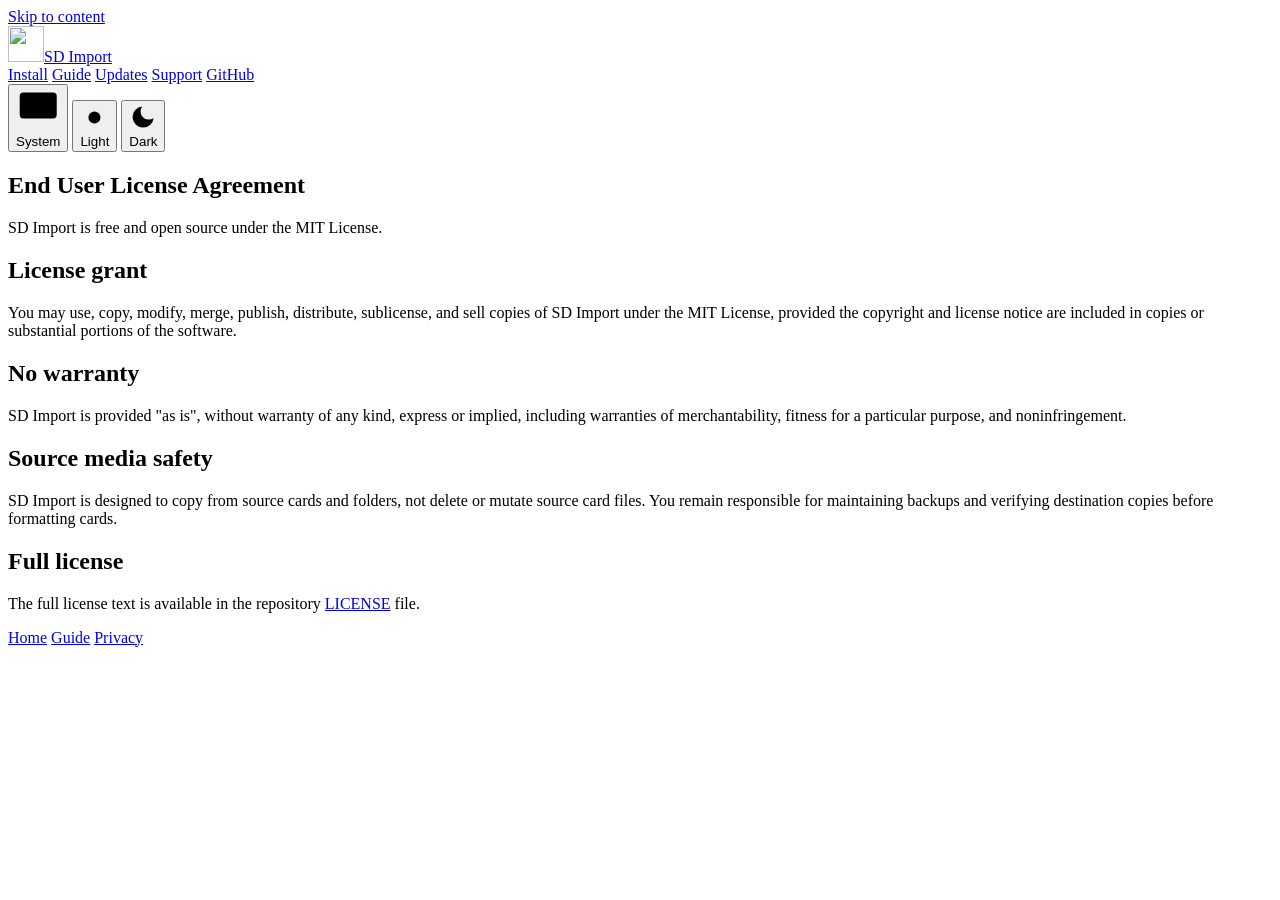
==== docs/eula.html @ 29bde865 "Prepare Mac App Store website and release assets" ====
<!DOCTYPE html>
<html lang="en" data-theme="system">
<head>
    <meta charset="UTF-8">
    <meta name="viewport" content="width=device-width, initial-scale=1.0">
    <link rel="icon" type="image/png" sizes="32x32" href="assets/images/favicon-32.png">
    <link rel="apple-touch-icon" href="assets/images/app-icon.png">
    <meta name="theme-color" content="#ffffff" media="(prefers-color-scheme: light)">
    <meta name="theme-color" content="#0f0f12" media="(prefers-color-scheme: dark)">
    <script>document.documentElement.setAttribute("data-theme", localStorage.getItem("theme") || "system");</script>
    <title>SD Import EULA</title>
    <meta name="description" content="End User License Agreement for SD Import.">
    <meta property="og:title" content="SD Import EULA">
    <meta property="og:description" content="End User License Agreement and source media safety notes for SD Import.">
    <meta property="og:type" content="website">
    <meta property="og:url" content="https://sd.jenny.media/eula.html">
    <meta property="og:image" content="https://sd.jenny.media/assets/images/sd-import-screenshot.png">
    <meta name="twitter:card" content="summary_large_image">
    <meta name="twitter:title" content="SD Import EULA">
    <meta name="twitter:description" content="End User License Agreement and source media safety notes for SD Import.">
    <meta name="twitter:image" content="https://sd.jenny.media/assets/images/sd-import-screenshot.png">
    <link rel="canonical" href="https://sd.jenny.media/eula.html">
    <link rel="stylesheet" href="assets/site-20260512.css?v=20260530c">
</head>
<body class="preload">
    <a class="skip-link" href="#main">Skip to content</a>
    <div class="container">
        <header class="site-header">
            <a class="logo" href="index.html"><img src="assets/images/app-icon-72-20260512.webp" width="36" height="36" alt=""><span>SD Import</span></a>
            <div class="nav-wrapper">
                <nav class="nav-links" aria-label="Primary">
                    <a href="install.html">Install</a>
                    <a href="user-guide.html">Guide</a>
                    <a href="updates.html">Updates</a>
                    <a href="support.html">Support</a>
                    <a href="https://github.com/xcv58/sd-import">GitHub</a>
                </nav>
                <div class="theme-switch" role="group" aria-label="Theme">
                    <button class="theme-btn" type="button" data-theme-value="system" aria-label="System theme" title="System theme"><svg viewBox="0 0 24 24" aria-hidden="true"><rect x="2" y="3" width="20" height="14" rx="2" ry="2"></rect><line x1="8" y1="21" x2="16" y2="21"></line><line x1="12" y1="17" x2="12" y2="21"></line></svg><span>System</span></button>
                    <button class="theme-btn" type="button" data-theme-value="light" aria-label="Light theme" title="Light theme"><svg viewBox="0 0 24 24" aria-hidden="true"><circle cx="12" cy="12" r="5"></circle><line x1="12" y1="1" x2="12" y2="3"></line><line x1="12" y1="21" x2="12" y2="23"></line><line x1="4.22" y1="4.22" x2="5.64" y2="5.64"></line><line x1="18.36" y1="18.36" x2="19.78" y2="19.78"></line><line x1="1" y1="12" x2="3" y2="12"></line><line x1="21" y1="12" x2="23" y2="12"></line><line x1="4.22" y1="19.78" x2="5.64" y2="18.36"></line><line x1="18.36" y1="5.64" x2="19.78" y2="4.22"></line></svg><span>Light</span></button>
                    <button class="theme-btn" type="button" data-theme-value="dark" aria-label="Dark theme" title="Dark theme"><svg viewBox="0 0 24 24" aria-hidden="true"><path d="M21 12.79A9 9 0 1 1 11.21 3 7 7 0 0 0 21 12.79z"></path></svg><span>Dark</span></button>
                </div>
            </div>
        </header>
    </div>
    <main id="main" class="container">
        <section class="page-title">
            <h1>End User License Agreement</h1>
            <p>SD Import is free and open source under the MIT License.</p>
        </section>
        <section class="section section-divider">
            <article class="policy-box">
                <h2>License grant</h2>
                <p>You may use, copy, modify, merge, publish, distribute, sublicense, and sell copies of SD Import under the MIT License, provided the copyright and license notice are included in copies or substantial portions of the software.</p>
                <h2>No warranty</h2>
                <p>SD Import is provided "as is", without warranty of any kind, express or implied, including warranties of merchantability, fitness for a particular purpose, and noninfringement.</p>
                <h2>Source media safety</h2>
                <p>SD Import is designed to copy from source cards and folders, not delete or mutate source card files. You remain responsible for maintaining backups and verifying destination copies before formatting cards.</p>
                <h2>Full license</h2>
                <p>The full license text is available in the repository <a href="https://github.com/xcv58/sd-import/blob/master/LICENSE">LICENSE</a> file.</p>
            </article>
        </section>
    </main>
    <footer class="site-footer">
        <div class="container">
            <div class="footer-links">
                <a href="index.html">Home</a>
                <a href="user-guide.html">Guide</a>
                <a href="privacy.html">Privacy</a>
            </div>
        </div>
    </footer>
    <script src="assets/site-20260512-theme-media.js?v=20260530c"></script>
</body>
</html>
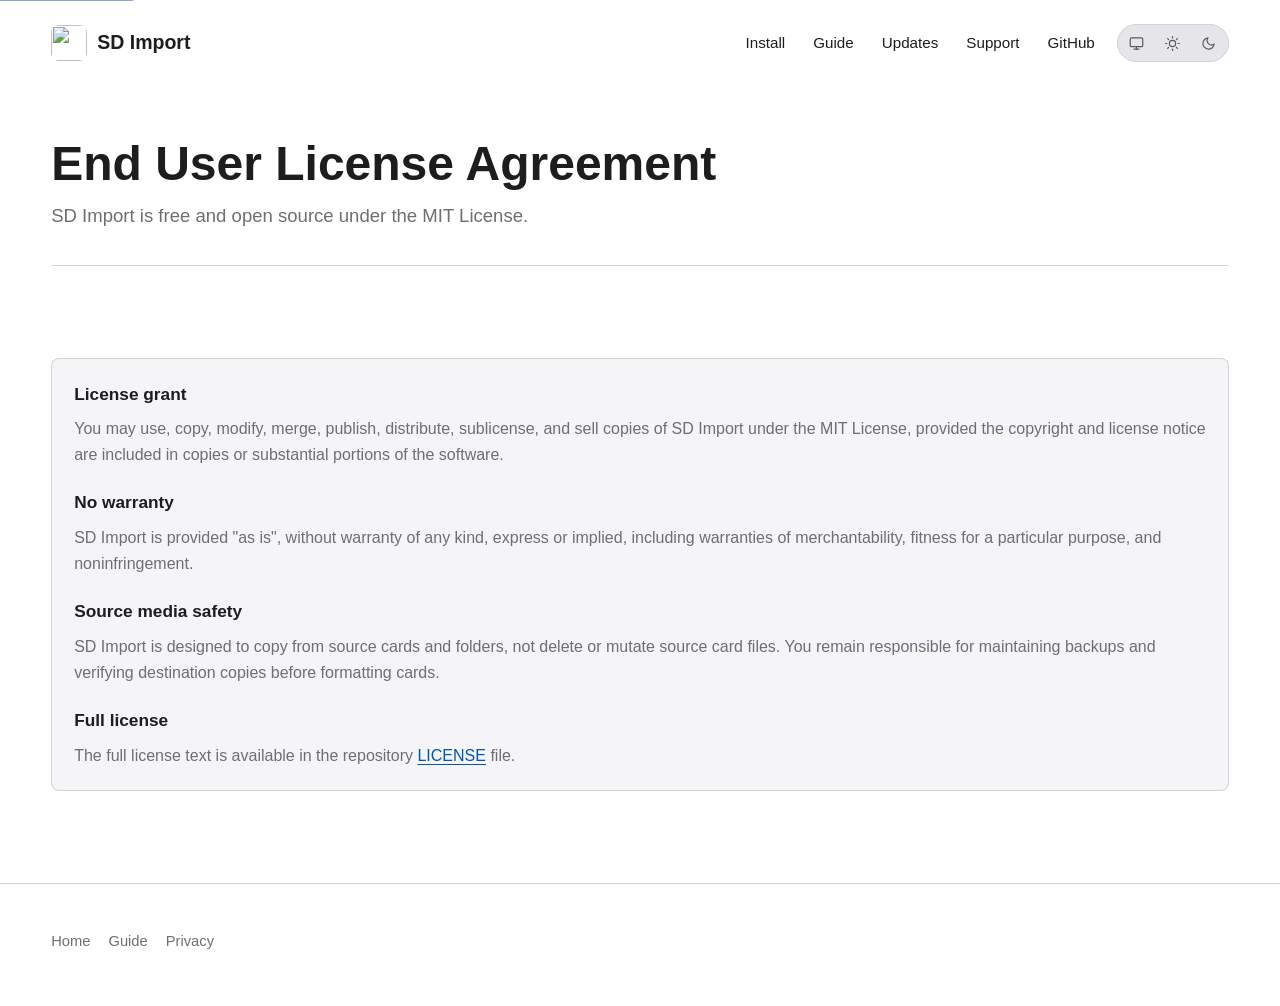
==== commit bd44c7a3: "Refresh website screenshots and promo video" ====
--- a/docs/eula.html
+++ b/docs/eula.html
@@ -13,13 +13,13 @@
     <meta property="og:title" content="SD Import EULA">
     <meta property="og:description" content="End User License Agreement and source media safety notes for SD Import.">
     <meta property="og:type" content="website">
-    <meta property="og:url" content="https://sd.jenny.media/eula.html">
-    <meta property="og:image" content="https://sd.jenny.media/assets/images/sd-import-screenshot.png">
+    <meta property="og:url" content="https://macos-automation.vercel.app/eula.html">
+    <meta property="og:image" content="https://sd.jenny.media/assets/images/sd-import-social-20260905.png">
     <meta name="twitter:card" content="summary_large_image">
     <meta name="twitter:title" content="SD Import EULA">
     <meta name="twitter:description" content="End User License Agreement and source media safety notes for SD Import.">
-    <meta name="twitter:image" content="https://sd.jenny.media/assets/images/sd-import-screenshot.png">
-    <link rel="canonical" href="https://sd.jenny.media/eula.html">
+    <meta name="twitter:image" content="https://sd.jenny.media/assets/images/sd-import-social-20260905.png">
+    <link rel="canonical" href="https://macos-automation.vercel.app/eula.html">
     <link rel="stylesheet" href="assets/site-20260512.css?v=20260530c">
 </head>
 <body class="preload">
--- a/docs/assets/site-20260512.css
+++ b/docs/assets/site-20260512.css
@@ -0,0 +1,1346 @@
+:root {
+    --bg-color: #ffffff;
+    --surface: #f5f5f7;
+    --surface-hover: #e5e5e7;
+    --text-primary: #1d1d1f;
+    --text-secondary: #6e6e73;
+    --theme-muted: #59595f;
+    --border: #d2d2d7;
+    --accent: #0056b3;
+    --accent-hover: #004494;
+    --shadow: rgba(0, 0, 0, 0.10);
+    --toggle-bg: #e5e5ea;
+    --toggle-active: #ffffff;
+    --success: #1f7a3f;
+    --warning: #a65f00;
+}
+
+[data-theme="dark"] {
+    --bg-color: #0f0f12;
+    --surface: #1c1c1e;
+    --surface-hover: #2c2c2e;
+    --text-primary: #f5f5f7;
+    --text-secondary: #a1a1aa;
+    --theme-muted: #c7c7d1;
+    --border: #2c2c2e;
+    --accent: #4da6ff;
+    --accent-hover: #73bcff;
+    --shadow: rgba(0, 0, 0, 0.50);
+    --toggle-bg: #1c1c1e;
+    --toggle-active: #636366;
+    --success: #62d482;
+    --warning: #ffbf66;
+}
+
+@media (prefers-color-scheme: dark) {
+    [data-theme="system"] {
+        --bg-color: #0f0f12;
+        --surface: #1c1c1e;
+        --surface-hover: #2c2c2e;
+        --text-primary: #f5f5f7;
+        --text-secondary: #a1a1aa;
+        --theme-muted: #c7c7d1;
+        --border: #2c2c2e;
+        --accent: #4da6ff;
+        --accent-hover: #73bcff;
+        --shadow: rgba(0, 0, 0, 0.50);
+        --toggle-bg: #1c1c1e;
+        --toggle-active: #636366;
+        --success: #62d482;
+        --warning: #ffbf66;
+    }
+}
+
+* {
+    box-sizing: border-box;
+}
+
+html {
+    scroll-behavior: smooth;
+}
+
+body {
+    margin: 0;
+    font-family: -apple-system, BlinkMacSystemFont, "Segoe UI", Roboto, Helvetica, Arial, sans-serif;
+    background: var(--bg-color);
+    color: var(--text-primary);
+    line-height: 1.6;
+    transition: background-color 0.3s ease, color 0.3s ease;
+}
+
+body.preload,
+body.preload * {
+    transition: none !important;
+    animation: none !important;
+}
+
+a {
+    color: inherit;
+    text-decoration: none;
+}
+
+p a,
+li a,
+.lead a,
+.policy-box a:not(.cta-button) {
+    color: var(--accent);
+    text-decoration: underline;
+    text-decoration-thickness: 1px;
+    text-underline-offset: 0.18em;
+}
+
+p a:hover,
+li a:hover,
+.lead a:hover,
+.policy-box a:not(.cta-button):hover {
+    color: var(--accent-hover);
+}
+
+img {
+    display: block;
+    max-width: 100%;
+    height: auto;
+}
+
+code {
+    font-family: ui-monospace, SFMono-Regular, SF Mono, Menlo, Consolas, monospace;
+    font-size: 0.92em;
+    background: var(--surface);
+    border: 1px solid var(--border);
+    border-radius: 6px;
+    padding: 0.1em 0.35em;
+}
+
+pre {
+    margin: 0;
+    overflow-x: auto;
+    padding: 16px;
+    background: var(--surface);
+    border: 1px solid var(--border);
+    border-radius: 12px;
+}
+
+pre code {
+    background: transparent;
+    border: 0;
+    padding: 0;
+}
+
+*:focus-visible {
+    outline: 3px solid var(--accent);
+    outline-offset: 2px;
+}
+
+.skip-link {
+    position: absolute;
+    top: 0;
+    left: 0;
+    z-index: 100;
+    transform: translateY(-100%);
+    padding: 8px 16px;
+    background: var(--accent);
+    color: #fff;
+    border-radius: 0 0 6px 0;
+}
+
+.skip-link:focus {
+    transform: translateY(0);
+}
+
+.container {
+    max-width: 1280px;
+    margin: 0 auto;
+    padding: 0 clamp(22px, 4vw, 64px);
+}
+
+.section {
+    padding: clamp(54px, 8vw, 92px) 0;
+}
+
+.section-divider {
+    border-top: 1px solid var(--border);
+}
+
+.site-header {
+    display: flex;
+    align-items: center;
+    justify-content: space-between;
+    min-width: 0;
+    gap: 24px;
+    padding: 24px 0;
+}
+
+.logo {
+    display: flex;
+    align-items: center;
+    min-width: 0;
+    gap: 10px;
+    font-size: 1.22rem;
+    font-weight: 700;
+    letter-spacing: 0;
+}
+
+.logo img {
+    width: 36px;
+    height: 36px;
+    border-radius: 8px;
+}
+
+.nav-wrapper {
+    display: flex;
+    align-items: center;
+    min-width: 0;
+    gap: 22px;
+}
+
+.nav-links {
+    display: flex;
+    align-items: center;
+    gap: 28px;
+}
+
+.nav-links a {
+    color: var(--text-primary);
+    font-size: 0.95rem;
+    font-weight: 500;
+}
+
+.nav-links a:hover {
+    color: var(--accent);
+}
+
+.theme-switch {
+    display: flex;
+    align-items: center;
+    gap: 2px;
+    padding: 2px;
+    background: var(--toggle-bg);
+    border: 1px solid var(--border);
+    border-radius: 99px;
+}
+
+.theme-btn {
+    display: flex;
+    align-items: center;
+    justify-content: center;
+    width: 34px;
+    height: 32px;
+    padding: 0;
+    border: 0;
+    border-radius: 99px;
+    background: transparent;
+    color: var(--theme-muted);
+    cursor: pointer;
+    font: inherit;
+    font-size: 0.82rem;
+    font-weight: 600;
+    line-height: 1;
+}
+
+.theme-btn svg {
+    flex: 0 0 auto;
+    width: 15px;
+    height: 15px;
+    fill: none;
+    stroke: currentColor;
+    stroke-width: 1.9;
+    stroke-linecap: round;
+    stroke-linejoin: round;
+}
+
+.theme-btn span {
+    display: none;
+}
+
+.theme-btn.active {
+    background: var(--toggle-active);
+    color: var(--text-primary);
+    box-shadow: 0 2px 4px var(--shadow);
+}
+
+.hero {
+    padding: 56px 0 48px;
+    text-align: center;
+}
+
+.hero h1 {
+    max-width: 980px;
+    margin: 0 auto 18px;
+    font-size: 4.9rem;
+    line-height: 0.98;
+    letter-spacing: 0;
+    text-wrap: balance;
+    overflow-wrap: break-word;
+}
+
+.hero-copy {
+    max-width: 760px;
+    margin: 0 auto;
+    color: var(--text-secondary);
+    font-size: 1.34rem;
+}
+
+.hero-use-case {
+    display: flex;
+    justify-content: center;
+    flex-wrap: wrap;
+    gap: 8px 18px;
+    margin-top: 22px;
+    color: var(--text-secondary);
+    font-size: 0.95rem;
+}
+
+.cta-note {
+    margin: 12px auto 0;
+    max-width: 620px;
+    color: var(--text-secondary);
+    font-size: 0.94rem;
+}
+
+.hero-use-case span + span {
+    position: relative;
+}
+
+.hero-use-case span + span::before {
+    content: "";
+    position: absolute;
+    top: 50%;
+    left: -10px;
+    width: 3px;
+    height: 3px;
+    border-radius: 50%;
+    background: var(--text-secondary);
+    transform: translateY(-50%);
+}
+
+.cta-group {
+    display: flex;
+    align-items: center;
+    justify-content: center;
+    flex-wrap: wrap;
+    gap: 14px;
+    margin-top: 28px;
+}
+
+.cta-button {
+    display: inline-flex;
+    align-items: center;
+    justify-content: center;
+    gap: 8px;
+    min-height: 48px;
+    padding: 13px 26px;
+    border-radius: 99px;
+    font-size: 1rem;
+    font-weight: 650;
+    text-decoration: none;
+    transition: transform 0.2s ease, background-color 0.2s ease, border-color 0.2s ease;
+}
+
+.cta-primary {
+    background: var(--accent);
+    color: #fff;
+    box-shadow: 0 12px 28px color-mix(in srgb, var(--accent), transparent 70%);
+}
+
+.cta-secondary {
+    border: 2px solid var(--border);
+    color: var(--text-primary);
+}
+
+.cta-button:hover {
+    transform: translateY(-2px);
+}
+
+.cta-primary:hover {
+    background: var(--accent-hover);
+}
+
+.cta-secondary:hover {
+    border-color: var(--accent);
+    color: var(--accent);
+}
+
+.hero-visual {
+    margin: clamp(36px, 6vw, 64px) auto 0;
+    max-width: 1060px;
+}
+
+.hero-screenshot {
+    width: 100%;
+    aspect-ratio: 8 / 5;
+    object-fit: contain;
+    background: var(--surface);
+    border-radius: 12px;
+    box-shadow: 0 26px 54px var(--shadow);
+}
+
+picture.hero-visual-picture {
+    display: block;
+}
+
+.app-window {
+    width: 100%;
+    overflow: hidden;
+    text-align: left;
+    background: var(--surface);
+    border: 1px solid var(--border);
+    border-radius: 12px;
+    box-shadow: 0 26px 54px var(--shadow);
+}
+
+.window-bar {
+    display: flex;
+    align-items: center;
+    gap: 8px;
+    min-height: 44px;
+    padding: 0 16px;
+    border-bottom: 1px solid var(--border);
+}
+
+.traffic-light {
+    width: 12px;
+    height: 12px;
+    border-radius: 50%;
+    background: #ff5f57;
+}
+
+.traffic-light:nth-child(2) {
+    background: #ffbd2e;
+}
+
+.traffic-light:nth-child(3) {
+    background: #28c840;
+}
+
+.window-title {
+    margin-left: 8px;
+    color: var(--text-secondary);
+    font-size: 0.86rem;
+    font-weight: 600;
+}
+
+.window-body {
+    display: grid;
+    grid-template-columns: 220px 1fr;
+    min-height: 420px;
+}
+
+.mock-sidebar {
+    padding: 18px 12px;
+    border-right: 1px solid var(--border);
+}
+
+.mock-sidebar span,
+.mock-sidebar strong {
+    display: flex;
+    align-items: center;
+    min-height: 34px;
+    padding: 0 12px;
+    border-radius: 8px;
+    color: var(--text-secondary);
+    font-size: 0.92rem;
+}
+
+.mock-sidebar strong {
+    color: var(--text-primary);
+    background: var(--surface-hover);
+}
+
+.mock-main {
+    min-width: 0;
+    padding: clamp(20px, 3vw, 32px);
+    background: color-mix(in srgb, var(--bg-color), var(--surface) 34%);
+}
+
+.mock-main h2 {
+    margin: 0 0 4px;
+    font-size: 2rem;
+    letter-spacing: 0;
+}
+
+.mock-main p {
+    margin: 0 0 20px;
+    color: var(--text-secondary);
+}
+
+.mock-controls,
+.mock-pills,
+.mock-actions {
+    display: flex;
+    flex-wrap: wrap;
+    gap: 10px;
+}
+
+.mock-control,
+.mock-pill {
+    display: inline-flex;
+    align-items: center;
+    min-height: 34px;
+    padding: 6px 11px;
+    background: var(--surface);
+    border: 1px solid var(--border);
+    border-radius: 9px;
+    color: var(--text-secondary);
+    font-size: 0.84rem;
+}
+
+.mock-pill.good {
+    color: var(--success);
+    background: color-mix(in srgb, var(--success), transparent 88%);
+}
+
+.mock-pill.warn {
+    color: var(--warning);
+    background: color-mix(in srgb, var(--warning), transparent 88%);
+}
+
+.mock-table {
+    max-width: 100%;
+    margin-top: 18px;
+    border: 1px solid var(--border);
+    border-radius: 12px;
+    overflow: hidden;
+    background: var(--bg-color);
+}
+
+.mock-row {
+    min-width: 0;
+    display: grid;
+    grid-template-columns: 112px 1.2fr 0.7fr 1.7fr;
+    gap: 14px;
+    align-items: center;
+    min-height: 44px;
+    padding: 0 14px;
+    border-bottom: 1px solid var(--border);
+    font-size: 0.88rem;
+}
+
+.mock-row span {
+    min-width: 0;
+    overflow: hidden;
+    text-overflow: ellipsis;
+    white-space: nowrap;
+}
+
+.mock-row:last-child {
+    border-bottom: 0;
+}
+
+.mock-row.header {
+    color: var(--text-secondary);
+    background: var(--surface);
+    font-size: 0.78rem;
+    font-weight: 650;
+    text-transform: uppercase;
+    letter-spacing: 0.04em;
+}
+
+.mock-actions {
+    margin-top: 18px;
+}
+
+.mock-action {
+    padding: 8px 14px;
+    border-radius: 8px;
+    background: var(--accent);
+    color: #fff;
+    font-size: 0.88rem;
+    font-weight: 650;
+}
+
+.mock-action.secondary {
+    background: var(--surface);
+    color: var(--text-primary);
+    border: 1px solid var(--border);
+}
+
+.section-header {
+    max-width: 760px;
+    margin-bottom: 28px;
+}
+
+.section-header.centered {
+    margin-right: auto;
+    margin-left: auto;
+    text-align: center;
+}
+
+.media-layout {
+    display: grid;
+    grid-template-columns: minmax(0, 0.72fr) minmax(0, 1.28fr);
+    gap: clamp(28px, 5vw, 64px);
+    align-items: start;
+}
+
+.media-grid {
+    display: grid;
+    gap: 18px;
+}
+
+.media-frame {
+    margin: 0;
+}
+
+.lite-video-player,
+.media-frame img,
+.media-frame picture {
+    width: 100%;
+    background: var(--surface);
+    border: 1px solid var(--border);
+    border-radius: 12px;
+    box-shadow: 0 18px 42px var(--shadow);
+}
+
+.media-frame img,
+.media-frame picture {
+    aspect-ratio: 8 / 5;
+    object-fit: contain;
+}
+
+.lite-video-player {
+    position: relative;
+    overflow: hidden;
+}
+
+.lite-video-player video {
+    display: block;
+    width: 100%;
+    aspect-ratio: 8 / 5;
+    height: auto;
+    object-fit: contain;
+}
+
+.video-overlay-play {
+    position: absolute;
+    inset: 0 0 58px;
+    display: flex;
+    align-items: center;
+    justify-content: center;
+    border: 0;
+    background: linear-gradient(180deg, transparent 0%, rgba(0, 0, 0, 0.18) 100%);
+    color: #fff;
+    cursor: pointer;
+    transition: opacity 0.18s ease;
+}
+
+.video-overlay-play svg {
+    width: 58px;
+    height: 58px;
+    padding: 16px;
+    fill: currentColor;
+    filter: drop-shadow(0 10px 18px rgba(0, 0, 0, 0.28));
+}
+
+.lite-video-player.is-playing .video-overlay-play {
+    opacity: 0;
+    pointer-events: none;
+}
+
+.lite-video-controls {
+    position: relative;
+    display: grid;
+    grid-template-columns: 34px auto minmax(80px, 1fr) auto;
+    gap: 10px;
+    align-items: center;
+    min-height: 46px;
+    padding: 8px 14px;
+    border-top: 1px solid var(--border);
+    background: color-mix(in srgb, var(--surface), var(--bg-color) 22%);
+    color: var(--text-primary);
+}
+
+.video-control {
+    display: inline-flex;
+    align-items: center;
+    justify-content: center;
+    width: 34px;
+    height: 34px;
+    padding: 0;
+    border: 0;
+    border-radius: 50%;
+    background: var(--surface-hover);
+    color: inherit;
+    cursor: pointer;
+}
+
+.video-control:hover {
+    background: color-mix(in srgb, var(--surface-hover), var(--accent) 10%);
+}
+
+.video-control svg {
+    width: 17px;
+    height: 17px;
+    fill: none;
+    stroke: currentColor;
+    stroke-width: 2;
+    stroke-linecap: round;
+    stroke-linejoin: round;
+}
+
+.video-play-toggle .icon-play {
+    fill: currentColor;
+    stroke: none;
+}
+
+.video-play-toggle .icon-pause,
+.lite-video-player.is-playing .video-play-toggle .icon-play {
+    display: none;
+}
+
+.lite-video-player.is-playing .video-play-toggle .icon-pause {
+    display: block;
+}
+
+.video-time {
+    min-width: 38px;
+    font-size: 0.78rem;
+    font-weight: 650;
+    line-height: 1;
+    text-align: center;
+    font-variant-numeric: tabular-nums;
+}
+
+.video-scrubber {
+    position: relative;
+    display: flex;
+    align-items: center;
+    min-width: 0;
+    width: 100%;
+    height: 20px;
+    cursor: pointer;
+    touch-action: none;
+}
+
+.video-scrubber-track {
+    position: relative;
+    display: block;
+    width: 100%;
+    height: 6px;
+    overflow: hidden;
+    border-radius: 99px;
+    background: var(--border);
+}
+
+.video-scrubber-fill {
+    position: absolute;
+    inset: 0 auto 0 0;
+    width: 0%;
+    border-radius: inherit;
+    background: #0a84ff;
+}
+
+.video-scrubber::after {
+    content: "";
+    position: absolute;
+    top: 50%;
+    left: var(--video-progress, 0%);
+    width: 12px;
+    height: 12px;
+    border-radius: 50%;
+    background: #0a84ff;
+    box-shadow: 0 0 0 3px rgba(10, 132, 255, 0.24);
+    transform: translate(-50%, -50%);
+}
+
+.media-frame picture {
+    display: block;
+}
+
+.media-frame picture img {
+    border: 0;
+    border-radius: 0;
+    box-shadow: none;
+}
+
+.media-frame figcaption {
+    margin-top: 10px;
+    color: var(--text-secondary);
+    font-size: 0.92rem;
+}
+
+.video-transcript {
+    margin-top: 14px;
+    padding: 14px 16px;
+    border: 1px solid var(--border);
+    border-radius: 8px;
+    background: var(--surface);
+    color: var(--text-secondary);
+    font-size: 0.95rem;
+}
+
+.video-transcript summary {
+    color: var(--text-primary);
+    cursor: pointer;
+    font-weight: 650;
+}
+
+.video-transcript ol {
+    margin: 10px 0 0;
+    padding-left: 20px;
+}
+
+.section-header h2,
+.page-title h1 {
+    margin: 0 0 12px;
+    font-size: 3rem;
+    line-height: 1.02;
+    letter-spacing: 0;
+    text-wrap: balance;
+}
+
+.section-header p,
+.page-title p,
+.lead {
+    margin: 0;
+    color: var(--text-secondary);
+    font-size: 1.16rem;
+}
+
+.grid {
+    display: grid;
+    grid-template-columns: repeat(3, 1fr);
+    gap: 18px;
+}
+
+.two-column {
+    display: grid;
+    grid-template-columns: minmax(0, 0.95fr) minmax(0, 1.05fr);
+    gap: clamp(24px, 5vw, 60px);
+    align-items: start;
+}
+
+.card,
+.step,
+.policy-box {
+    padding: 22px;
+    background: var(--surface);
+    border: 1px solid var(--border);
+    border-radius: 8px;
+    min-width: 0;
+}
+
+.card h3,
+.step h3,
+.policy-box h2,
+.policy-box h3 {
+    margin: 0 0 8px;
+    font-size: 1.08rem;
+    letter-spacing: 0;
+}
+
+.card p,
+.step p,
+.policy-box p,
+.policy-box li {
+    margin: 0;
+    color: var(--text-secondary);
+}
+
+.policy-box p + p,
+.policy-box ul + h2,
+.policy-box p + h2,
+.policy-box p + h3 {
+    margin-top: 22px;
+}
+
+.policy-box ul,
+.policy-box ol {
+    margin: 10px 0 0;
+    padding-left: 20px;
+}
+
+.step-number {
+    display: inline-flex;
+    align-items: center;
+    justify-content: center;
+    width: 30px;
+    height: 30px;
+    margin-bottom: 14px;
+    border-radius: 50%;
+    background: var(--accent);
+    color: #fff;
+    font-weight: 700;
+}
+
+.workflow-steps {
+    display: grid;
+    gap: 0;
+    margin: 0;
+    padding: 0;
+    list-style: none;
+}
+
+.workflow-steps li {
+    display: grid;
+    grid-template-columns: 34px minmax(0, 1fr);
+    gap: 16px;
+    padding: 18px 0;
+    border-top: 1px solid var(--border);
+}
+
+.workflow-steps li:last-child {
+    border-bottom: 1px solid var(--border);
+}
+
+.workflow-steps h3 {
+    margin: 0 0 4px;
+    font-size: 1.06rem;
+}
+
+.workflow-steps p {
+    margin: 0;
+    color: var(--text-secondary);
+}
+
+.use-case-list {
+    display: grid;
+    margin-top: 4px;
+}
+
+.use-case-row {
+    display: grid;
+    grid-template-columns: minmax(120px, 0.35fr) minmax(0, 1fr);
+    gap: 22px;
+    padding: 18px 0;
+    border-top: 1px solid var(--border);
+}
+
+.use-case-row:last-child {
+    border-bottom: 1px solid var(--border);
+}
+
+.use-case-row strong {
+    font-size: 1rem;
+}
+
+.use-case-row span {
+    color: var(--text-secondary);
+}
+
+.page-title {
+    padding: 54px 0 34px;
+    max-width: 880px;
+}
+
+.callout {
+    padding: 18px 20px;
+    border: 1px solid color-mix(in srgb, var(--accent), transparent 55%);
+    border-radius: 8px;
+    background: color-mix(in srgb, var(--accent), transparent 92%);
+}
+
+.callout p {
+    margin: 0;
+    color: var(--text-primary);
+}
+
+.install-requirements {
+    margin-bottom: 22px;
+}
+
+.support-actions {
+    display: flex;
+    flex-wrap: wrap;
+    gap: 10px;
+    margin-top: 18px;
+}
+
+.resource-list {
+    display: grid;
+    border-top: 1px solid var(--border);
+}
+
+.resource-link {
+    display: grid;
+    grid-template-columns: 40px minmax(0, 1fr) 24px;
+    gap: 18px;
+    align-items: center;
+    min-width: 0;
+    min-height: 92px;
+    padding: 18px 0;
+    border-bottom: 1px solid var(--border);
+    color: var(--text-primary);
+}
+
+.resource-link:hover .resource-copy strong {
+    color: var(--accent);
+}
+
+.resource-link:hover .resource-arrow {
+    color: var(--accent);
+    transform: translateX(2px);
+}
+
+.resource-icon {
+    display: grid;
+    place-items: center;
+    width: 40px;
+    height: 40px;
+    color: var(--theme-muted);
+    background: var(--surface);
+    border-radius: 10px;
+}
+
+.resource-icon svg,
+.resource-arrow svg {
+    width: 22px;
+    height: 22px;
+    fill: none;
+    stroke: currentColor;
+    stroke-width: 1.9;
+    stroke-linecap: round;
+    stroke-linejoin: round;
+}
+
+.resource-copy {
+    display: grid;
+    gap: 3px;
+    min-width: 0;
+}
+
+.resource-copy strong {
+    font-size: 1.08rem;
+    line-height: 1.25;
+    letter-spacing: 0;
+    transition: color 0.2s ease;
+}
+
+.resource-copy span {
+    color: var(--text-secondary);
+    font-size: 0.94rem;
+    line-height: 1.35;
+}
+
+.resource-arrow {
+    display: grid;
+    place-items: center;
+    color: var(--text-secondary);
+    transition: color 0.2s ease, transform 0.2s ease;
+}
+
+.site-footer {
+    padding: 36px 0 52px;
+    color: var(--text-secondary);
+    border-top: 1px solid var(--border);
+    font-size: 0.92rem;
+}
+
+.footer-links {
+    display: flex;
+    flex-wrap: wrap;
+    gap: 18px;
+    margin-top: 10px;
+}
+
+.footer-links a:hover {
+    color: var(--accent);
+}
+
+@media (max-width: 1100px) {
+    .hero h1 {
+        font-size: 4rem;
+    }
+
+    .section-header h2,
+    .page-title h1 {
+        font-size: 2.6rem;
+    }
+}
+
+@media (max-width: 860px) {
+    .container {
+        padding: 0 20px;
+    }
+
+    .site-header {
+        flex-wrap: wrap;
+        gap: 14px;
+    }
+
+    .logo {
+        order: 1;
+    }
+
+    .nav-wrapper {
+        display: contents;
+    }
+
+    .nav-links {
+        order: 3;
+        display: flex;
+        flex: 0 0 100%;
+        flex-wrap: wrap;
+        gap: 8px;
+        align-items: center;
+        justify-content: flex-start;
+    }
+
+    .nav-links a {
+        min-height: 44px;
+        padding: 9px 10px;
+        border: 1px solid var(--border);
+        border-radius: 99px;
+        background: var(--surface);
+        font-size: 0.88rem;
+        line-height: 1.2;
+    }
+
+    .theme-switch {
+        order: 2;
+        flex: 0 0 auto;
+        margin-left: auto;
+    }
+
+    .theme-btn {
+        width: 44px;
+        height: 40px;
+        padding: 0;
+    }
+
+    .hero {
+        display: flex;
+        flex-direction: column;
+        align-items: center;
+        padding: 42px 20px 48px;
+        max-width: 100%;
+    }
+
+    .hero h1 {
+        order: 1;
+        max-width: min(100%, 22rem);
+        font-size: clamp(2.18rem, 9vw, 2.5rem);
+        line-height: 1.04;
+        letter-spacing: 0;
+    }
+
+    .hero-copy {
+        order: 2;
+        max-width: 34rem;
+        margin-right: auto;
+        margin-left: auto;
+        font-size: 1.05rem;
+        overflow-wrap: break-word;
+    }
+
+    .cta-group {
+        order: 4;
+        flex-direction: column;
+        align-items: stretch;
+        width: min(100%, 320px);
+        max-width: 320px;
+        margin-right: auto;
+        margin-left: auto;
+    }
+
+    .cta-button {
+        flex: none;
+        width: 100%;
+        max-width: none;
+    }
+
+    .support-actions {
+        align-items: stretch;
+    }
+
+    .hero-visual {
+        order: 3;
+        margin-top: 28px;
+        max-width: 100%;
+        overflow: hidden;
+    }
+
+    .cta-note {
+        order: 5;
+    }
+
+    .hero-use-case {
+        order: 6;
+    }
+
+    .window-body,
+    .grid,
+    .two-column,
+    .media-layout {
+        grid-template-columns: 1fr;
+    }
+
+    .mock-sidebar {
+        display: none;
+    }
+
+    .mock-main {
+        min-width: 0;
+        padding: 20px;
+    }
+
+    .mock-main h2 {
+        font-size: 1.7rem;
+    }
+
+    .mock-main p,
+    .policy-box,
+    .card,
+    .step,
+    .resource-link,
+    .use-case-row {
+        overflow-wrap: anywhere;
+    }
+
+    .mock-pill,
+    .mock-action {
+        max-width: 100%;
+        white-space: normal;
+    }
+
+    .mock-row {
+        grid-template-columns: minmax(68px, 88px) minmax(0, 1fr);
+        gap: 8px;
+        padding: 10px 12px;
+    }
+
+    .mock-row.header {
+        display: none;
+    }
+
+    .mock-row span:nth-child(3),
+    .mock-row span:nth-child(4) {
+        grid-column: 2;
+        color: var(--text-secondary);
+    }
+
+    .section-header h2,
+    .page-title h1 {
+        font-size: 2.2rem;
+        line-height: 1.06;
+    }
+
+    .section-header p,
+    .page-title p,
+    .lead {
+        font-size: 1.05rem;
+    }
+
+    .use-case-row {
+        grid-template-columns: 1fr;
+        gap: 4px;
+    }
+}
+
+@media (max-width: 460px) {
+    .hero {
+        padding-right: 16px;
+        padding-left: 16px;
+    }
+
+    .hero h1 {
+        max-width: min(100%, 19rem);
+        font-size: clamp(1.95rem, 9.5vw, 2.15rem);
+    }
+
+    .hero-copy {
+        max-width: 308px;
+    }
+
+    .cta-group {
+        max-width: 300px;
+    }
+
+    .resource-link {
+        grid-template-columns: 36px minmax(0, 1fr) 20px;
+        gap: 12px;
+        min-height: 82px;
+        padding: 14px 0;
+    }
+
+    .resource-icon {
+        width: 36px;
+        height: 36px;
+        border-radius: 9px;
+    }
+
+    .resource-icon svg,
+    .resource-arrow svg {
+        width: 20px;
+        height: 20px;
+    }
+
+    .resource-copy strong {
+        font-size: 1rem;
+    }
+
+    .resource-copy span {
+        font-size: 0.9rem;
+    }
+
+    .mock-main {
+        padding: 18px;
+    }
+
+    .mock-main p {
+        font-size: 0.95rem;
+    }
+
+    .mock-pill {
+        font-size: 0.78rem;
+        padding: 5px 9px;
+    }
+
+    .lite-video-controls {
+        grid-template-columns: 32px minmax(60px, 1fr);
+        gap: 8px;
+        min-height: 42px;
+        padding: 5px 8px;
+    }
+
+    .video-time {
+        display: none;
+    }
+
+    .video-control {
+        width: 32px;
+        height: 32px;
+    }
+
+    .hero-use-case {
+        display: grid;
+        gap: 4px;
+        max-width: 308px;
+        margin-right: auto;
+        margin-left: auto;
+    }
+
+    .hero-use-case span + span::before {
+        display: none;
+    }
+}
+
+@media (max-width: 360px) {
+    .hero h1 {
+        max-width: 100%;
+        font-size: 1.82rem;
+    }
+
+    .cta-group,
+    .hero-copy,
+    .hero-use-case {
+        max-width: 100%;
+    }
+}
+
+@media (pointer: coarse) {
+    .theme-btn {
+        min-width: 44px;
+        height: 44px;
+    }
+}
+
+@media (prefers-reduced-motion: reduce) {
+    *,
+    *::before,
+    *::after {
+        animation-duration: 0.01ms !important;
+        animation-iteration-count: 1 !important;
+        scroll-behavior: auto !important;
+        transition-duration: 0.01ms !important;
+    }
+}
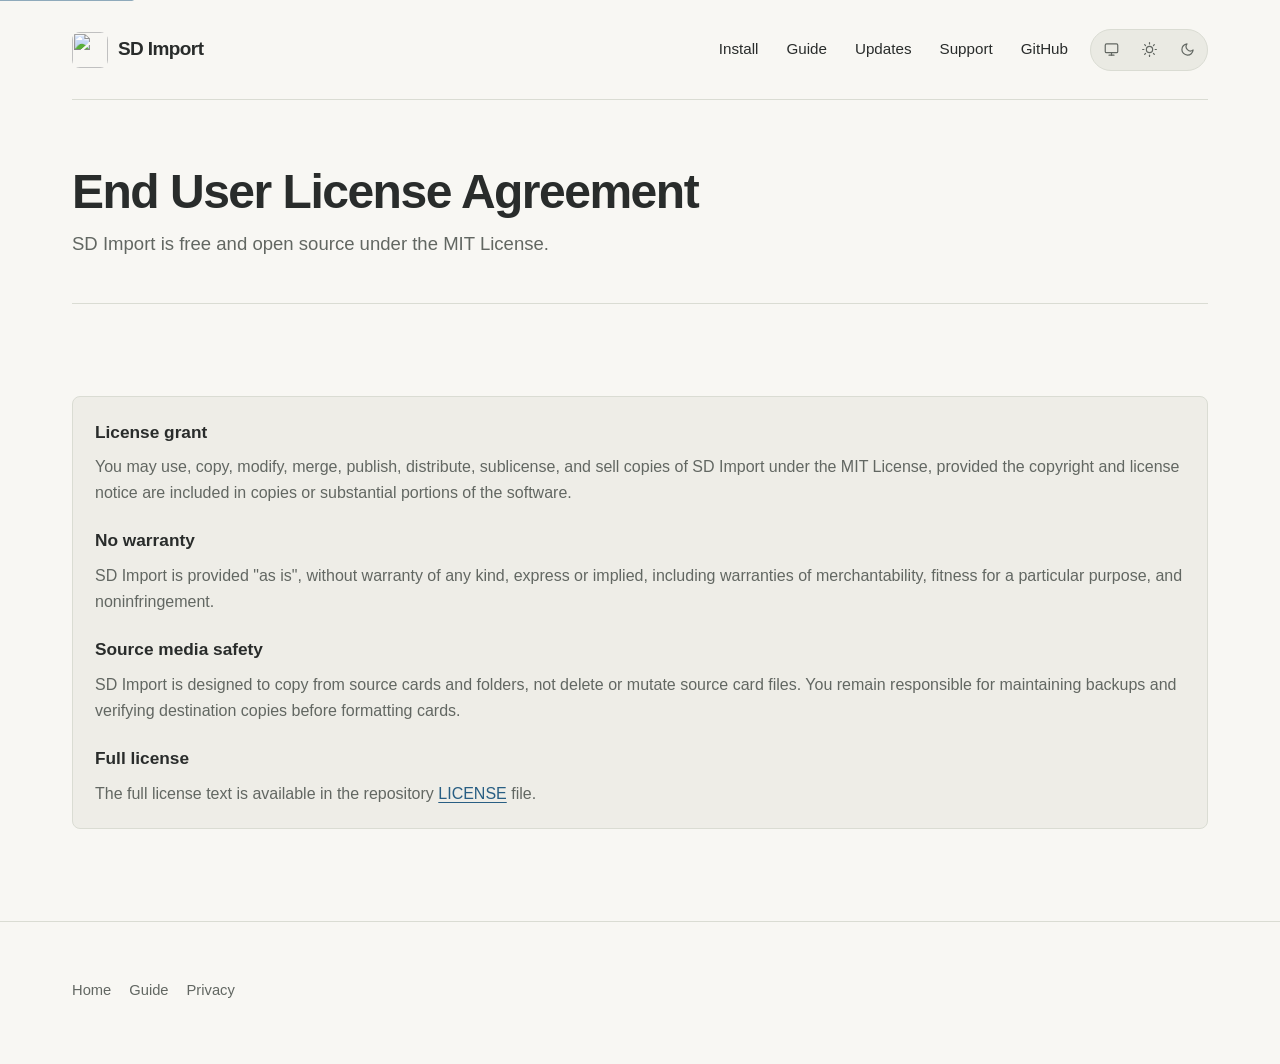
==== commit 35ffe9ea: "Redesign SD Import website around a clearer import workflow" ====
--- a/docs/eula.html
+++ b/docs/eula.html
@@ -7,7 +7,7 @@
     <link rel="apple-touch-icon" href="assets/images/app-icon.png">
     <meta name="theme-color" content="#ffffff" media="(prefers-color-scheme: light)">
     <meta name="theme-color" content="#0f0f12" media="(prefers-color-scheme: dark)">
-    <script>document.documentElement.setAttribute("data-theme", localStorage.getItem("theme") || "system");</script>
+    <script>try { const t = localStorage.getItem("theme"); if (["light", "dark", "system"].includes(t)) document.documentElement.dataset.theme = t; } catch {}</script>
     <title>SD Import EULA</title>
     <meta name="description" content="End User License Agreement for SD Import.">
     <meta property="og:title" content="SD Import EULA">
@@ -21,6 +21,7 @@
     <meta name="twitter:image" content="https://sd.jenny.media/assets/images/sd-import-social-20260905.png">
     <link rel="canonical" href="https://macos-automation.vercel.app/eula.html">
     <link rel="stylesheet" href="assets/site-20260512.css?v=20260530c">
+    <link rel="stylesheet" href="assets/redesign-20260906.css">
 </head>
 <body class="preload">
     <a class="skip-link" href="#main">Skip to content</a>
--- a/docs/assets/redesign-20260906.css
+++ b/docs/assets/redesign-20260906.css
@@ -0,0 +1,1371 @@
+/* Shared colors keep the product page, guide, and support in the same family. */
+:root,
+[data-theme="light"] {
+  --bg-color: #f8f7f3;
+  --surface: #eeede7;
+  --surface-hover: #e5e4dc;
+  --text-primary: #292c2b;
+  --text-secondary: #626762;
+  --theme-muted: #626762;
+  --border: #dadcd3;
+  --accent: #285e83;
+  --accent-hover: #1e4b6b;
+  --shadow: rgba(39, 49, 45, 0.12);
+  --toggle-bg: #eaeae3;
+  --toggle-active: #fffefa;
+  --success: #446451;
+  --card-bg: #fdfcf9;
+  --stage-bg: #e8ece5;
+  --demo-bg: #eeeee8;
+  --proof-bg: #eeeee7;
+  --green-wash: #e4ebe0;
+}
+[data-theme="dark"] {
+  --bg-color: #1b201e;
+  --surface: #252c28;
+  --surface-hover: #303a33;
+  --text-primary: #f2f1e9;
+  --text-secondary: #b6bdb4;
+  --theme-muted: #b6bdb4;
+  --border: #414c43;
+  --accent: #a0cce9;
+  --accent-hover: #c5e5fa;
+  --shadow: rgba(0, 0, 0, 0.3);
+  --toggle-bg: #252c28;
+  --toggle-active: #465449;
+  --success: #b0cdb2;
+  --card-bg: #232a26;
+  --stage-bg: #303c32;
+  --demo-bg: #222924;
+  --proof-bg: #30392f;
+  --green-wash: #344733;
+}
+@media (prefers-color-scheme: dark) {
+  [data-theme="system"] {
+    --bg-color: #1b201e;
+    --surface: #252c28;
+    --surface-hover: #303a33;
+    --text-primary: #f2f1e9;
+    --text-secondary: #b6bdb4;
+    --theme-muted: #b6bdb4;
+    --border: #414c43;
+    --accent: #a0cce9;
+    --accent-hover: #c5e5fa;
+    --shadow: rgba(0, 0, 0, 0.3);
+    --toggle-bg: #252c28;
+    --toggle-active: #465449;
+    --success: #b0cdb2;
+    --card-bg: #232a26;
+    --stage-bg: #303c32;
+    --demo-bg: #222924;
+    --proof-bg: #30392f;
+    --green-wash: #344733;
+  }
+}
+html {
+  scroll-padding-top: 28px;
+}
+body {
+  -webkit-font-smoothing: antialiased;
+}
+[hidden] {
+  display: none !important;
+}
+.container {
+  max-width: 1200px;
+  padding-inline: 32px;
+}
+.site-header {
+  min-height: 100px;
+  padding: 24px 0;
+  border-bottom: 1px solid var(--border);
+  gap: 24px;
+}
+.logo {
+  gap: 10px;
+  font-size: 19px;
+  font-weight: 650;
+  letter-spacing: -0.6px;
+  flex-shrink: 0;
+}
+.nav-links {
+  gap: 28px;
+  font-size: 14px;
+  font-weight: 500;
+}
+.nav-links a {
+  min-height: 44px;
+  display: inline-flex;
+  align-items: center;
+}
+.nav-links a:hover,
+.footer-links a:hover {
+  color: var(--accent);
+}
+.nav-download {
+  gap: 8px;
+  color: var(--accent);
+}
+.nav-download svg,
+.inline-link svg,
+.trust-line svg {
+  width: 18px;
+  height: 18px;
+  fill: none;
+  stroke: currentColor;
+  stroke-width: 1.6;
+}
+.page-title h1 {
+  letter-spacing: -1.5px;
+}
+.page-title {
+  padding-block: 68px 44px;
+}
+.page-title p {
+  max-width: 780px;
+}
+.cta-primary {
+  background: #285e83;
+  color: #fff;
+  box-shadow: none;
+}
+.cta-primary:hover {
+  background: #1e4b6b;
+}
+.site-footer {
+  background: transparent;
+}
+.home-page .site-header {
+  flex-wrap: nowrap;
+}
+.home-page .nav-links {
+  flex: 0 1 auto;
+  flex-wrap: nowrap;
+  margin-left: auto;
+}
+.home-page .nav-links a {
+  padding: 0;
+  border: 0;
+  background: transparent;
+  border-radius: 0;
+}
+.home-page .logo {
+  order: 0;
+}
+.home-page h1,
+.home-page h2,
+.home-page h3 {
+  font-weight: 550;
+}
+.home-page h2 {
+  font-size: clamp(34px, 4vw, 48px);
+  line-height: 1.12;
+  letter-spacing: -1.8px;
+  margin: 0;
+  text-wrap: balance;
+}
+.home-page h3 {
+  letter-spacing: -1px;
+}
+.home-page p {
+  text-wrap: pretty;
+}
+.eyebrow {
+  margin: 0 0 20px;
+  color: var(--success);
+  font-size: 11px;
+  font-weight: 650;
+  letter-spacing: 1.7px;
+  text-transform: uppercase;
+}
+.status-dot {
+  display: inline-block;
+  width: 6px;
+  height: 6px;
+  background: var(--success);
+  border-radius: 50%;
+  flex-shrink: 0;
+}
+.intro {
+  padding-top: 66px;
+  text-align: center;
+}
+.intro .eyebrow {
+  display: flex;
+  align-items: center;
+  justify-content: center;
+  gap: 9px;
+}
+.intro h1 {
+  font-size: clamp(46px, 6.1vw, 76px);
+  line-height: 1.06;
+  letter-spacing: -3.8px;
+  margin: 0;
+}
+.intro h1 em {
+  font-family: Georgia, "Times New Roman", serif;
+  font-weight: 400;
+  color: var(--success);
+  letter-spacing: -3px;
+}
+.intro-copy {
+  font-size: 18px;
+  line-height: 1.65;
+  color: var(--text-secondary);
+  margin: 24px auto 0;
+  max-width: 650px;
+}
+.intro-actions {
+  display: flex;
+  justify-content: center;
+  align-items: center;
+  flex-wrap: wrap;
+  gap: 16px;
+  margin-top: 28px;
+}
+.action {
+  display: inline-flex;
+  align-items: center;
+  justify-content: center;
+  gap: 10px;
+  min-height: 50px;
+  padding: 12px 20px;
+  border-radius: 8px;
+  font-size: 14px;
+  font-weight: 600;
+  transition: background-color 0.15s;
+}
+.action svg {
+  width: 18px;
+  height: 18px;
+  fill: none;
+  stroke: currentColor;
+  stroke-width: 1.6;
+  stroke-linecap: round;
+  stroke-linejoin: round;
+}
+.action-primary {
+  color: #fff;
+  background: #285e83;
+  box-shadow: 0 2px 3px #0000000c;
+}
+.action-primary:hover {
+  background: #1e4b6b;
+}
+.action-text {
+  color: var(--text-primary);
+}
+.action-text:hover {
+  background: var(--surface);
+}
+.action-text svg {
+  width: 15px;
+  fill: currentColor;
+  stroke: none;
+}
+.compatibility {
+  margin: 14px 0 0;
+  font-size: 11px;
+  color: var(--text-secondary);
+}
+.compatibility span {
+  padding: 0 7px;
+}
+.product-stage {
+  margin-top: 46px;
+  background: var(--stage-bg);
+  border-radius: 14px;
+  padding: 24px 48px 16px;
+}
+.stage-label {
+  display: flex;
+  justify-content: space-between;
+  align-items: center;
+  color: var(--success);
+  font:
+    10px/1.5 ui-monospace,
+    SFMono-Regular,
+    Menlo,
+    monospace;
+  letter-spacing: 0.9px;
+  text-align: left;
+  margin-bottom: 22px;
+}
+.stage-route {
+  letter-spacing: 0;
+  display: inline-flex;
+  gap: 10px;
+}
+.product-window,
+.gallery-picture {
+  display: block;
+  filter: drop-shadow(0 16px 20px var(--shadow));
+}
+.product-window img,
+.gallery-picture img {
+  width: 100%;
+  height: auto;
+  border-radius: 0;
+}
+.stage-note {
+  display: flex;
+  align-items: center;
+  justify-content: center;
+  gap: 8px;
+  color: var(--text-secondary);
+  font-size: 11px;
+  margin: 17px 0 0;
+}
+.format-line {
+  display: flex;
+  justify-content: center;
+  align-items: center;
+  gap: 30px;
+  flex-wrap: wrap;
+  font:
+    10px/1.6 ui-monospace,
+    SFMono-Regular,
+    Menlo,
+    monospace;
+  letter-spacing: 1px;
+  color: var(--text-secondary);
+  padding: 30px 0;
+  border-bottom: 1px solid var(--border);
+}
+.format-line span:first-child {
+  font:
+    12px/1.6 -apple-system,
+    BlinkMacSystemFont,
+    sans-serif;
+  letter-spacing: 0;
+  margin-right: 10px;
+}
+.benefits {
+  padding-block: 96px;
+}
+.section-heading > p:last-child {
+  color: var(--text-secondary);
+  margin-top: 20px;
+}
+.benefit-grid {
+  display: grid;
+  grid-template-columns: repeat(3, minmax(0, 1fr));
+  gap: 18px;
+  margin-top: 38px;
+}
+.benefit-card {
+  background: var(--card-bg);
+  border: 1px solid var(--border);
+  border-radius: 12px;
+  padding: 26px;
+  display: flex;
+  flex-direction: column;
+  min-width: 0;
+}
+.benefit-number {
+  font:
+    10px/1.6 ui-monospace,
+    SFMono-Regular,
+    Menlo,
+    monospace;
+  color: var(--success);
+  letter-spacing: 1px;
+}
+.benefit-card h3 {
+  font-size: 29px;
+  line-height: 1.12;
+  margin: 24px 0 16px;
+}
+.benefit-card > p {
+  font-size: 14px;
+  color: var(--text-secondary);
+  line-height: 1.7;
+  margin: 0 0 26px;
+}
+.benefit-proof {
+  background: var(--proof-bg);
+  border-radius: 8px;
+  min-height: 190px;
+  padding: 20px 18px;
+  margin-top: auto;
+  color: var(--success);
+  display: flex;
+  flex-direction: column;
+}
+.proof-label {
+  font-size: 10px;
+  letter-spacing: 0.3px;
+  color: var(--text-secondary);
+  display: block;
+  margin-bottom: 16px;
+}
+.preview-proof > div:not(.proof-rule) {
+  display: flex;
+  flex-direction: column;
+}
+.preview-proof strong {
+  font-size: 28px;
+  font-weight: 500;
+  line-height: 1.15;
+}
+.preview-proof > div > span {
+  font-size: 11px;
+  margin-top: 5px;
+}
+.proof-rule {
+  height: 1px;
+  background: var(--border);
+  margin-top: 16px;
+}
+.preview-proof p {
+  font-size: 11px;
+  margin: 10px 0 0;
+}
+.preview-proof p span {
+  padding-inline: 5px;
+}
+.proof-footnote {
+  font-size: 9px;
+  color: var(--text-secondary);
+  display: block;
+  margin-top: auto;
+  padding-top: 12px;
+}
+.folder-line,
+.folder-children {
+  font:
+    12px/1.8 ui-monospace,
+    SFMono-Regular,
+    Menlo,
+    monospace;
+}
+.folder-line > span,
+.folder-children span {
+  font-size: 19px;
+  line-height: 1;
+  vertical-align: -1px;
+  padding-right: 4px;
+}
+.folder-children {
+  border-left: 1px solid var(--border);
+  margin: 10px 0 5px 9px;
+  padding-left: 12px;
+  display: grid;
+  gap: 10px;
+}
+.repeat-proof {
+  align-items: center;
+  text-align: center;
+}
+.repeat-proof .proof-label {
+  align-self: flex-start;
+}
+.check-mark {
+  width: 34px;
+  height: 34px;
+  display: grid;
+  place-items: center;
+  border-radius: 50%;
+  background: var(--green-wash);
+  font-size: 20px;
+  margin-bottom: 10px;
+}
+.repeat-proof strong {
+  font-size: 18px;
+  font-weight: 550;
+}
+.repeat-proof > span:not(.proof-label):not(.check-mark):not(.proof-footnote) {
+  font-size: 11px;
+  margin-top: 4px;
+}
+.demo-section {
+  background: var(--demo-bg);
+  padding-block: 80px;
+}
+.demo-heading {
+  display: flex;
+  justify-content: space-between;
+  align-items: flex-end;
+  gap: 32px;
+  margin-bottom: 36px;
+}
+.demo-heading > p {
+  color: var(--text-secondary);
+  font-size: 14px;
+  margin: 0;
+  line-height: 1.7;
+}
+.demo-video {
+  max-width: 1000px;
+  margin-inline: auto;
+}
+.demo-video .lite-video-player {
+  border-radius: 10px;
+  box-shadow: 0 12px 26px var(--shadow);
+}
+.demo-video .video-overlay-play {
+  inset: 0 0 61px;
+  background: #00000012;
+}
+.demo-video .video-overlay-play svg {
+  width: 76px;
+  height: 76px;
+  background: #285e83ed;
+  border-radius: 50%;
+  padding: 25px;
+}
+.demo-video .lite-video-controls {
+  min-height: 60px;
+  padding: 8px 18px;
+  gap: 14px;
+}
+.demo-video .video-time {
+  display: block;
+  min-width: 30px;
+  font-size: 11px;
+}
+.demo-video .video-control {
+  width: 44px;
+  height: 44px;
+}
+.demo-video .lite-video-controls {
+  grid-template-columns: 44px auto minmax(40px, 1fr) auto;
+}
+.demo-video .video-scrubber {
+  min-height: 44px;
+}
+.demo-video .video-transcript {
+  font-size: 12px;
+  padding: 10px 0;
+  border: 0;
+  background: transparent;
+}
+.demo-video figcaption {
+  font-size: 11px;
+  margin: 2px 0 0;
+  color: var(--text-secondary);
+}
+.gallery {
+  border-top: 1px solid var(--border);
+  margin-top: 48px;
+  padding-top: 36px;
+}
+.gallery-heading {
+  display: flex;
+  justify-content: space-between;
+  align-items: flex-end;
+}
+.gallery-heading .eyebrow {
+  margin-bottom: 10px;
+}
+.gallery-heading h3 {
+  font-size: 27px;
+  margin: 0;
+}
+.gallery-count {
+  color: var(--success);
+  font:
+    12px ui-monospace,
+    SFMono-Regular,
+    Menlo,
+    monospace;
+}
+.gallery-choices {
+  display: grid;
+  grid-template-columns: repeat(7, minmax(0, 1fr));
+  gap: 10px;
+  margin: 24px 0;
+  padding: 4px;
+}
+.gallery-choice {
+  display: flex;
+  flex-direction: column;
+  padding: 8px;
+  border: 1px solid var(--border);
+  border-radius: 7px;
+  background: var(--bg-color);
+  transition:
+    border-color 0.15s,
+    background-color 0.15s;
+  min-width: 0;
+}
+.gallery-choice img {
+  width: 100%;
+  height: auto;
+}
+.gallery-choice > span {
+  display: flex;
+  justify-content: space-between;
+  align-items: center;
+  gap: 4px;
+  color: var(--text-secondary);
+  font-size: 10px;
+  padding-top: 9px;
+}
+.gallery-choice b {
+  font:
+    9px ui-monospace,
+    SFMono-Regular,
+    Menlo,
+    monospace;
+}
+.gallery-choice:hover,
+.gallery-choice[aria-current="true"] {
+  border-color: var(--accent);
+  background: var(--card-bg);
+}
+.gallery-choice[aria-current="true"] {
+  box-shadow: 0 0 0 1px var(--accent);
+}
+.gallery-choice[aria-current="true"] > span {
+  color: var(--accent);
+  font-weight: 650;
+}
+.gallery-current {
+  margin: 0;
+  background: var(--bg-color);
+  border-radius: 10px;
+  padding: 26px;
+}
+.gallery-enlarge {
+  display: block;
+  position: relative;
+  max-width: 850px;
+  margin-inline: auto;
+}
+.enlarge-label {
+  display: inline-flex;
+  gap: 12px;
+  align-items: center;
+  position: absolute;
+  right: 12px;
+  bottom: 12px;
+  padding: 8px 12px;
+  color: #fff;
+  background: #263c34ed;
+  border-radius: 5px;
+  font-size: 11px;
+  box-shadow: 0 1px 8px #0002;
+}
+.gallery-current figcaption {
+  display: flex;
+  justify-content: space-between;
+  align-items: baseline;
+  gap: 18px;
+  margin-top: 22px;
+  padding-top: 20px;
+  border-top: 1px solid var(--border);
+}
+.gallery-current figcaption strong {
+  font-size: 14px;
+  font-weight: 600;
+}
+.gallery-current figcaption > span {
+  font-size: 12px;
+  color: var(--text-secondary);
+  max-width: 470px;
+}
+.gallery-provenance {
+  font-size: 10px;
+  color: var(--text-secondary);
+  margin: 12px 0 0;
+}
+.download-section {
+  padding-block: 90px 0;
+}
+.download-panel {
+  background: var(--stage-bg);
+  border: 1px solid var(--border);
+  border-radius: 14px;
+  padding: 48px;
+  display: grid;
+  grid-template-columns: 1.2fr 1fr;
+  gap: 80px;
+  align-items: center;
+}
+.download-icon {
+  margin-bottom: 24px;
+}
+.download-copy .eyebrow {
+  margin-bottom: 14px;
+}
+.download-copy > p:last-child {
+  color: var(--text-secondary);
+  font-size: 14px;
+  max-width: 340px;
+  margin-top: 20px;
+}
+.download-details {
+  padding-left: 46px;
+  border-left: 1px solid var(--border);
+}
+.edition-label {
+  font:
+    10px ui-monospace,
+    SFMono-Regular,
+    Menlo,
+    monospace;
+  letter-spacing: 1px;
+  color: var(--success);
+}
+.download-price {
+  font-size: 48px;
+  line-height: 1.15;
+  letter-spacing: -1.7px;
+  margin: 20px 0 28px;
+}
+.download-price span {
+  display: block;
+  font-size: 13px;
+  color: var(--text-secondary);
+  letter-spacing: 0;
+  margin-top: 12px;
+}
+.download-details .action {
+  width: 100%;
+}
+.download-details > p:not(.download-price) {
+  color: var(--text-secondary);
+  font-size: 11px;
+  line-height: 1.8;
+  margin: 16px 0 22px;
+}
+.inline-link {
+  display: inline-flex;
+  align-items: center;
+  gap: 8px;
+  color: var(--accent);
+  font-size: 12px;
+  min-height: 44px;
+}
+.inline-link:hover {
+  text-decoration: underline;
+  text-underline-offset: 4px;
+}
+.trust-line {
+  display: flex;
+  justify-content: center;
+  align-items: center;
+  flex-wrap: wrap;
+  gap: 8px 24px;
+  font-size: 11px;
+  color: var(--text-secondary);
+  margin-top: 20px;
+}
+.trust-line a {
+  display: inline-flex;
+  align-items: center;
+  gap: 8px;
+  color: var(--accent);
+  min-height: 44px;
+}
+.faq-section {
+  display: grid;
+  grid-template-columns: 0.7fr 1.3fr;
+  gap: 90px;
+  padding-block: 90px 96px;
+}
+.faq-section .inline-link {
+  margin-top: 22px;
+}
+.faq-list details {
+  border-top: 1px solid var(--border);
+}
+.faq-list details:last-child {
+  border-bottom: 1px solid var(--border);
+}
+.faq-list summary {
+  padding: 22px 32px 22px 0;
+  list-style: none;
+  position: relative;
+  cursor: pointer;
+  font-size: 14px;
+  font-weight: 550;
+}
+.faq-list summary::-webkit-details-marker {
+  display: none;
+}
+.faq-list summary::after {
+  content: "+";
+  position: absolute;
+  right: 4px;
+  top: 20px;
+  font-size: 20px;
+  font-weight: 400;
+  color: var(--success);
+}
+.faq-list details[open] summary::after {
+  content: "−";
+}
+.faq-list p {
+  color: var(--text-secondary);
+  font-size: 14px;
+  line-height: 1.8;
+  margin: 0 0 22px;
+}
+.home-page .site-footer {
+  border-top: 1px solid var(--border);
+  padding: 30px 0 24px;
+}
+.home-page .footer-main {
+  display: flex;
+  align-items: center;
+  gap: 18px;
+}
+.footer-main .logo {
+  font-size: 15px;
+}
+.footer-main > p {
+  font-size: 11px;
+  color: var(--text-secondary);
+  margin: 0;
+}
+.footer-main .footer-links {
+  margin-left: auto;
+  gap: 20px;
+  font-size: 11px;
+}
+.footer-links a {
+  min-height: 44px;
+  display: inline-flex;
+  align-items: center;
+}
+.home-page .footer-bottom {
+  display: flex;
+  justify-content: space-between;
+  align-items: center;
+  margin-top: 26px;
+  padding-top: 20px;
+  border-top: 1px solid var(--border);
+  font-size: 10px;
+  color: var(--text-secondary);
+}
+.footer-bottom .theme-switch {
+  margin: 0;
+}
+.theme-btn {
+  min-height: 36px;
+  min-width: 36px;
+}
+.screenshot-dialog {
+  padding: 20px;
+  border: 1px solid var(--border);
+  border-radius: 12px;
+  width: min(1500px, 96vw);
+  max-width: 96vw;
+  max-height: 94dvh;
+  color: var(--text-primary);
+  background: var(--bg-color);
+}
+.screenshot-dialog::backdrop {
+  background: #101d17c9;
+}
+.dialog-bar {
+  display: flex;
+  justify-content: space-between;
+  align-items: center;
+  gap: 20px;
+  margin-bottom: 16px;
+}
+.home-page .dialog-bar h2 {
+  font-size: 16px;
+  letter-spacing: -0.3px;
+}
+.dialog-bar button {
+  border: 1px solid var(--border);
+  border-radius: 6px;
+  background: var(--surface);
+  color: var(--text-primary);
+  min-height: 44px;
+  padding: 8px 14px;
+  cursor: pointer;
+}
+.dialog-bar button span {
+  margin-left: 12px;
+}
+.screenshot-dialog > img {
+  max-height: calc(94dvh - 150px);
+  width: 100%;
+  object-fit: contain;
+}
+.screenshot-dialog > a {
+  display: inline-flex;
+  align-items: center;
+  min-height: 44px;
+  gap: 6px;
+  margin-top: 12px;
+  color: var(--accent);
+  font-size: 12px;
+}
+html:has(.screenshot-dialog[open]) {
+  overflow: hidden;
+}
+@media (min-width: 701px) and (max-width: 1000px) {
+  .benefit-card {
+    padding: 20px;
+  }
+  .benefit-proof {
+    padding: 16px 12px;
+  }
+  .benefit-card h3 {
+    font-size: 26px;
+  }
+  .folder-line,
+  .folder-children {
+    font-size: 10px;
+  }
+  .gallery-choice > span {
+    font-size: 9px;
+  }
+  .gallery-choice b {
+    display: none;
+  }
+  .download-panel {
+    gap: 32px;
+    padding: 36px;
+  }
+  .download-details {
+    padding-left: 30px;
+  }
+}
+@media (max-width: 860px) {
+  .site-header {
+    flex-direction: row;
+    align-items: center;
+  }
+  .home-page .nav-links {
+    gap: 18px;
+    width: auto;
+  }
+  .home-page .nav-links > a:first-child {
+    display: none;
+  }
+  .home-page .nav-links > a {
+    white-space: nowrap;
+  }
+  .demo-heading {
+    align-items: flex-start;
+    flex-direction: column;
+    gap: 18px;
+  }
+  .demo-heading .desktop-break {
+    display: none;
+  }
+  .faq-section {
+    gap: 40px;
+  }
+  .footer-main {
+    flex-wrap: wrap;
+  }
+  .footer-main > p {
+    display: none;
+  }
+  .footer-main .footer-links {
+    gap: 14px;
+  }
+  .nav-wrapper {
+    flex-wrap: wrap;
+    justify-content: flex-end;
+  }
+}
+@media (max-width: 700px) {
+  .container {
+    padding-inline: 24px;
+  }
+  .site-header {
+    min-height: 82px;
+    padding: 16px 0;
+    gap: 16px;
+  }
+  .logo {
+    font-size: 17px;
+  }
+  .logo img {
+    width: 30px;
+    height: 30px;
+  }
+  .home-page .nav-links {
+    gap: 16px;
+    font-size: 12px;
+  }
+  .home-page .nav-links > a:nth-child(3) {
+    display: none;
+  }
+  .nav-download svg {
+    display: none;
+  }
+  .intro {
+    padding-top: 46px;
+  }
+  .intro h1 {
+    font-size: clamp(38px, 7.4vw, 52px);
+    letter-spacing: -1.9px;
+    line-height: 1.08;
+  }
+  .intro h1 em {
+    letter-spacing: -1.8px;
+  }
+  .eyebrow {
+    font-size: 9px;
+    letter-spacing: 1.2px;
+    margin-bottom: 18px;
+  }
+  .intro-copy {
+    font-size: 15px;
+    line-height: 1.7;
+    margin-top: 20px;
+  }
+  .desktop-break {
+    display: none;
+  }
+  .intro-actions {
+    gap: 4px;
+    margin-top: 24px;
+  }
+  .action {
+    font-size: 13px;
+  }
+  .compatibility {
+    font-size: 9px;
+    margin-top: 10px;
+  }
+  .compatibility span {
+    padding-inline: 4px;
+  }
+  .product-stage {
+    margin-top: 28px;
+    padding: 15px 12px 12px;
+    border-radius: 9px;
+  }
+  .stage-label {
+    font-size: 8px;
+    letter-spacing: 0.5px;
+    justify-content: center;
+    margin-bottom: 14px;
+  }
+  .stage-route {
+    display: none;
+  }
+  .stage-note {
+    font-size: 9px;
+    margin-top: 13px;
+  }
+  .format-line {
+    gap: 12px 20px;
+    padding-block: 22px;
+    font-size: 8px;
+  }
+  .format-line span:first-child {
+    flex-basis: 100%;
+    margin: 0;
+    font-size: 11px;
+  }
+  .benefits {
+    padding-block: 62px;
+  }
+  .home-page h2 {
+    font-size: 35px;
+    letter-spacing: -1.4px;
+  }
+  .section-heading > p:last-child {
+    font-size: 14px;
+  }
+  .benefit-grid {
+    grid-template-columns: 1fr;
+    gap: 16px;
+    margin-top: 28px;
+  }
+  .benefit-card {
+    padding: 24px;
+    display: grid;
+    grid-template-columns: 1fr 1fr;
+    gap: 0 20px;
+  }
+  .benefit-number {
+    grid-column: 1 / -1;
+  }
+  .benefit-card h3 {
+    grid-column: 1;
+    font-size: 25px;
+    margin-top: 20px;
+  }
+  .benefit-card > p {
+    grid-column: 1;
+    font-size: 12px;
+    margin: 0;
+  }
+  .benefit-proof {
+    grid-column: 2;
+    grid-row: 2 / 4;
+    align-self: stretch;
+    padding: 14px 12px;
+    margin-top: 20px;
+    min-height: 190px;
+  }
+  .proof-label {
+    font-size: 9px;
+  }
+  .folder-line,
+  .folder-children {
+    font-size: 10px;
+  }
+  .folder-children {
+    padding-left: 8px;
+    margin-left: 4px;
+  }
+  .proof-footnote {
+    font-size: 8px;
+  }
+  .preview-proof strong {
+    font-size: 23px;
+  }
+  .preview-proof p {
+    font-size: 9px;
+  }
+  .repeat-proof strong {
+    font-size: 16px;
+  }
+  .repeat-proof > span:not(.proof-label):not(.check-mark):not(.proof-footnote) {
+    font-size: 9px;
+  }
+  .demo-section {
+    padding-block: 58px;
+  }
+  .demo-heading {
+    margin-bottom: 26px;
+  }
+  .demo-heading > p {
+    font-size: 14px;
+  }
+  .demo-video .video-overlay-play svg {
+    width: 54px;
+    height: 54px;
+    padding: 17px;
+  }
+  .demo-video .lite-video-controls {
+    padding-inline: 8px;
+    gap: 7px;
+  }
+  .demo-video .video-transcript {
+    font-size: 11px;
+  }
+  .demo-video figcaption {
+    font-size: 10px;
+    line-height: 1.7;
+  }
+  .gallery {
+    margin-top: 30px;
+    padding-top: 28px;
+  }
+  .gallery-heading h3 {
+    font-size: 25px;
+  }
+  .gallery-choices {
+    display: grid;
+    grid-template-columns: repeat(4, minmax(0, 1fr));
+    gap: 8px;
+    margin: 20px 0 16px;
+    padding: 3px;
+  }
+  .gallery-choice {
+    padding: 5px;
+  }
+  .gallery-choice > span {
+    font-size: 10px;
+  }
+  .gallery-choice b {
+    display: none;
+  }
+  .gallery-current {
+    padding: 12px;
+  }
+  .gallery-current figcaption {
+    flex-direction: column;
+    gap: 8px;
+    margin-top: 16px;
+    padding-top: 14px;
+  }
+  .gallery-current figcaption strong {
+    font-size: 13px;
+  }
+  .gallery-current figcaption > span {
+    font-size: 11px;
+  }
+  .enlarge-label {
+    font-size: 9px;
+    right: 6px;
+    bottom: 6px;
+    padding: 5px 8px;
+  }
+  .gallery-provenance {
+    font-size: 9px;
+  }
+  .download-section {
+    padding-top: 60px;
+  }
+  .download-panel {
+    grid-template-columns: 1fr;
+    gap: 28px;
+    padding: 28px;
+  }
+  .download-copy h2 br {
+    display: none;
+  }
+  .download-copy > p:last-child {
+    max-width: none;
+  }
+  .download-details {
+    border-left: 0;
+    border-top: 1px solid var(--border);
+    padding: 26px 0 0;
+  }
+  .download-price {
+    font-size: 40px;
+    margin-block: 16px 24px;
+  }
+  .download-icon {
+    width: 50px;
+    height: 50px;
+  }
+  .trust-line {
+    font-size: 10px;
+    gap: 0;
+    text-align: center;
+  }
+  .faq-section {
+    grid-template-columns: 1fr;
+    gap: 26px;
+    padding-block: 60px;
+  }
+  .faq-section h2 br {
+    display: none;
+  }
+  .faq-section .inline-link {
+    margin-top: 12px;
+  }
+  .faq-list summary {
+    font-size: 13px;
+    padding-block: 20px;
+  }
+  .faq-list p {
+    font-size: 13px;
+  }
+  .home-page .footer-main {
+    gap: 12px;
+  }
+  .footer-main .footer-links {
+    flex-basis: 100%;
+    margin-left: 0;
+    gap: 20px;
+    font-size: 10px;
+  }
+  .home-page .footer-bottom {
+    margin-top: 12px;
+  }
+  .screenshot-dialog {
+    padding: 12px;
+  }
+  .home-page .dialog-bar h2 {
+    font-size: 13px;
+  }
+  .dialog-bar {
+    gap: 12px;
+  }
+  .dialog-bar button {
+    flex-shrink: 0;
+  }
+  body:not(.home-page) .site-header {
+    flex-wrap: wrap;
+  }
+  body:not(.home-page) .nav-wrapper {
+    justify-content: flex-start;
+    gap: 12px;
+  }
+  body:not(.home-page) .nav-links {
+    justify-content: flex-start;
+    flex-wrap: wrap;
+    gap: 6px 20px;
+  }
+}
+@media (max-width: 420px) {
+  .benefit-card {
+    padding: 22px;
+    display: flex;
+  }
+  .benefit-card h3 br {
+    display: none;
+  }
+  .benefit-card h3 {
+    font-size: 25px;
+    margin-bottom: 12px;
+  }
+  .benefit-card > p {
+    font-size: 13px;
+  }
+  .benefit-proof {
+    min-height: 0;
+    padding: 18px;
+    margin-top: 24px;
+  }
+  .folder-line,
+  .folder-children {
+    font-size: 12px;
+  }
+  .proof-footnote {
+    font-size: 9px;
+  }
+  .preview-proof p {
+    font-size: 11px;
+  }
+  .repeat-proof > span:not(.proof-label):not(.check-mark):not(.proof-footnote) {
+    font-size: 11px;
+  }
+  .intro-actions {
+    flex-direction: column;
+  }
+  .intro-actions .action-primary {
+    width: 100%;
+  }
+  .home-page .nav-links {
+    gap: 12px;
+  }
+  .home-page .nav-links > a:nth-child(2) {
+    display: none;
+  }
+}
+@media (prefers-reduced-motion: reduce) {
+  html {
+    scroll-behavior: auto;
+  }
+  *,
+  *::before,
+  *::after {
+    transition: none !important;
+    animation: none !important;
+  }
+}
+
+/* Keep supporting copy readable on narrow screens. */
+@media (max-width: 700px) {
+  .compatibility,
+  .gallery-provenance,
+  .demo-video figcaption,
+  .proof-footnote {
+    font-size: 11px;
+  }
+  .stage-note,
+  .gallery-choice > span,
+  .download-details > p:not(.download-price),
+  .trust-line {
+    font-size: 11px;
+  }
+  .gallery-current figcaption > span {
+    font-size: 12px;
+  }
+}
+
+@media (max-width: 350px) {
+  .gallery-choices {
+    grid-template-columns: repeat(3, minmax(0, 1fr));
+  }
+}
